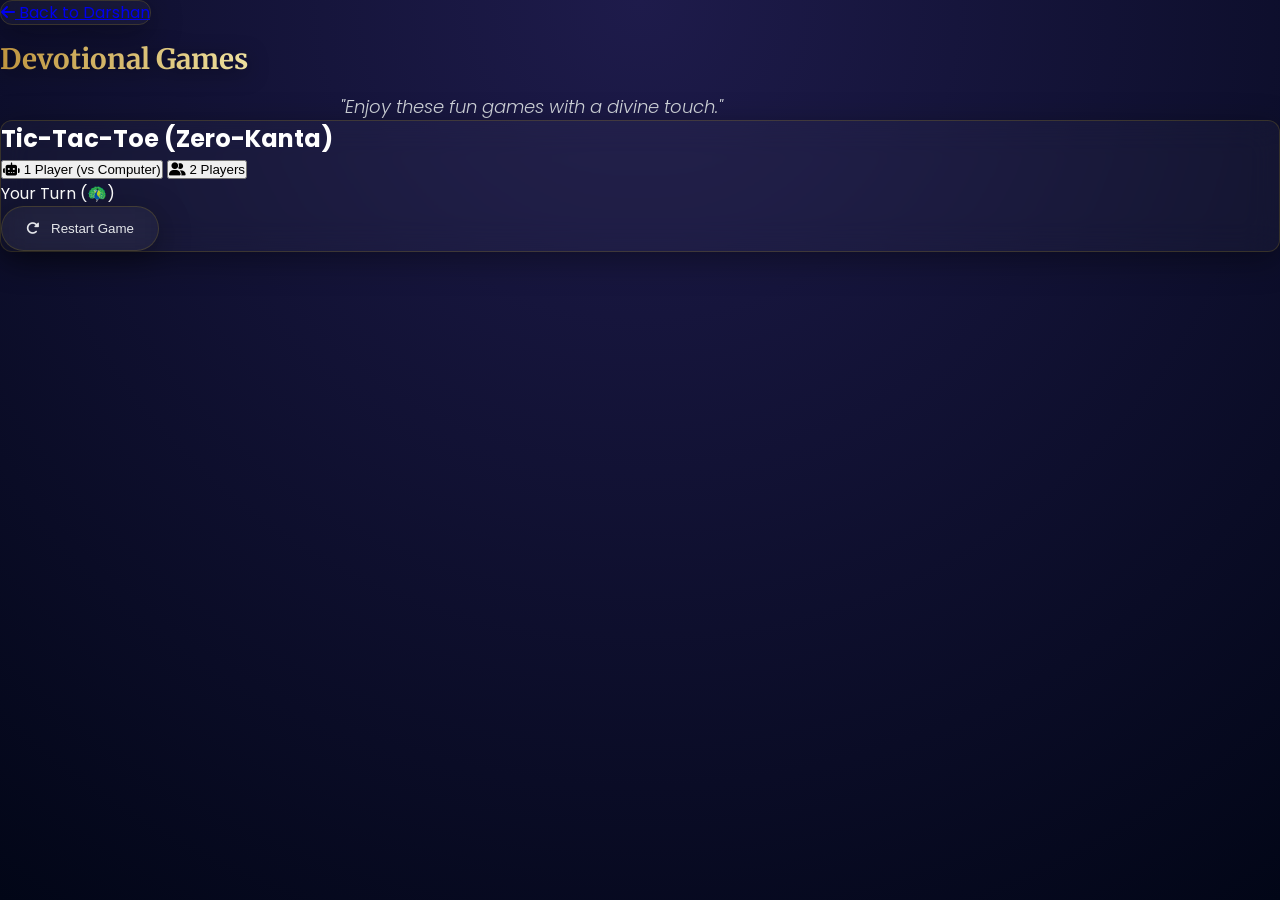
==== games.html @ 30f7ceb1 "Add games.html for devotional games section" ====
<!DOCTYPE html>
<html lang="en">
<head>
    <meta charset="UTF-8">
    <meta name="viewport" content="width=device-width, initial-scale=1.0, maximum-scale=1.0, user-scalable=no">
    <title>Play Games - Krishna Janmashtami</title>
    
    <!-- Fonts & Icons -->
    <link href="https://fonts.googleapis.com/css2?family=Merriweather:wght@400;700&family=Poppins:wght@300;400;500;600&display=swap" rel="stylesheet">
    <link rel="stylesheet" href="https://cdnjs.cloudflare.com/ajax/libs/font-awesome/6.4.0/css/all.min.css">
    
    <!-- CSS Links -->
    <link rel="stylesheet" href="css/style.css"> <!-- पुरानी डिज़ाइन के लिए -->
    <link rel="stylesheet" href="css/games.css"> <!-- गेम्स की नई डिज़ाइन के लिए -->
</head>
<body class="theme-royal-krishna">

    <div class="content-wrapper">
        <!-- Header -->
        <header class="games-header">
            <a href="index.html" class="back-btn glass-panel">
                <i class="fa-solid fa-arrow-left"></i> Back to Darshan
            </a>
            <h1 class="main-heading" style="font-size: 28px; margin-top: 16px;">Devotional Games</h1>
            <p class="devotional-text">"Enjoy these fun games with a divine touch."</p>
        </header>

        <main class="games-container">
            <!-- Game 1: Tic-Tac-Toe -->
            <section class="game-card glass-panel">
                <h2 class="game-title">Tic-Tac-Toe (Zero-Kanta)</h2>
                
                <!-- Game Mode Selection -->
                <div class="game-modes">
                    <button id="btn-vs-cpu" class="mode-btn active"><i class="fa-solid fa-robot"></i> 1 Player (vs Computer)</button>
                    <button id="btn-vs-friend" class="mode-btn"><i class="fa-solid fa-user-friends"></i> 2 Players</button>
                </div>

                <!-- Game Status -->
                <div id="game-status" class="game-status">Your Turn (🦚)</div>

                <!-- Game Board -->
                <div class="board" id="tic-tac-board">
                    <div class="cell" data-index="0"></div>
                    <div class="cell" data-index="1"></div>
                    <div class="cell" data-index="2"></div>
                    <div class="cell" data-index="3"></div>
                    <div class="cell" data-index="4"></div>
                    <div class="cell" data-index="5"></div>
                    <div class="cell" data-index="6"></div>
                    <div class="cell" data-index="7"></div>
                    <div class="cell" data-index="8"></div>
                </div>

                <!-- Restart Button -->
                <button id="restart-btn" class="contact-btn glass-panel restart-btn">
                    <i class="fa-solid fa-rotate-right"></i> Restart Game
                </button>
            </section>
        </main>
    </div>

    <!-- Game Logic JS -->
    <script src="js/games.js"></script>
</body>
</html>
---- css/style.css ----
/* ==========================================================================
   Base & Reset
   ========================================================================== */
* {
    margin: 0;
    padding: 0;
    box-sizing: border-box;
}

body {
    font-family: 'Poppins', sans-serif;
    color: #ffffff;
    overflow-x: hidden;
    min-height: 100vh;
    display: flex;
    flex-direction: column;
    transition: background 1s ease;
}

/* ==========================================================================
   Themes (Premium Gradients & Colors)
   ========================================================================== */
.theme-royal-krishna { background: radial-gradient(circle at top center, #1e1b4b, #020617); }
.theme-neel-madhav { background: radial-gradient(circle at top center, #312e81, #0f172a); }
.theme-golden-temple { background: radial-gradient(circle at top center, #422006, #1c1917); }
.theme-phoolon-wala { background: radial-gradient(circle at top center, #831843, #2e1065); }
.theme-midnight { background: radial-gradient(circle at top center, #020617, #000000); }
.theme-divine-glow { background: radial-gradient(circle at top center, #701a75, #1e1b4b); }

/* ==========================================================================
   Canvas & Wrappers
   ========================================================================== */
#effects-canvas {
    position: fixed;
    top: 0;
    left: 0;
    width: 100vw;
    height: 100vh;
    pointer-events: none;
    z-index: 0;
}

.content-wrapper {
    position: relative;
    z-index: 10;
    flex-grow: 1;
    display: flex;
    flex-direction: column;
}

.main-container {
    padding: 0 16px 48px 16px;
    max-width: 1200px;
    margin: 0 auto;
    width: 100%;
    display: flex;
    flex-direction: column;
    align-items: center;
}

/* ==========================================================================
   Header & Typography
   ========================================================================== */
.credit-header {
    width: 100%;
    padding: 16px;
    text-align: center;
    opacity: 0.7;
    display: flex;
    justify-content: center;
    align-items: center;
    gap: 8px;
}

.credit-header i {
    color: #FFD700;
    font-size: 14px;
}

.credit-header span {
    font-family: 'Merriweather', serif;
    font-size: 12px;
    letter-spacing: 0.15em;
    text-transform: uppercase;
    color: #d1d5db;
}

.hero-section {
    text-align: center;
    margin-bottom: 32px;
    animation: float 6s ease-in-out infinite;
}

.sub-heading {
    font-size: 14px;
    color: #FFD700;
    text-transform: uppercase;
    letter-spacing: 0.3em;
    margin-bottom: 8px;
    font-weight: 600;
}

.main-heading {
    font-family: 'Merriweather', serif;
    font-size: 36px;
    font-weight: 700;
    margin-bottom: 16px;
    background: linear-gradient(to right, #BF953F, #FCF6BA, #B38728, #FBF5B7, #AA771C);
    -webkit-background-clip: text;
    background-clip: text;
    color: transparent;
    filter: drop-shadow(0px 4px 10px rgba(0,0,0,0.5));
}

.devotional-text {
    font-weight: 300;
    font-size: 14px;
    color: #d1d5db;
    font-style: italic;
    max-width: 600px;
    margin: 0 auto;
}

/* ==========================================================================
   Glassmorphism & Panels
   ========================================================================== */
.glass-panel {
    background: rgba(255, 255, 255, 0.03);
    backdrop-filter: blur(16px);
    -webkit-backdrop-filter: blur(16px);
    border: 1px solid rgba(255, 215, 0, 0.15);
    box-shadow: 0 8px 32px 0 rgba(0, 0, 0, 0.37);
    border-radius: 12px;
}

#announcement-banner {
    width: 100%;
    max-width: 600px;
    padding: 12px;
    text-align: center;
    margin-bottom: 24px;
}

#announcement-text {
    color: #FFD700;
    font-size: 14px;
    font-weight: 500;
}

.hidden {
    display: none !important;
}

/* ==========================================================================
   Live TV Box 
   ========================================================================== */
.tv-section {
    width: 100%;
    max-width: 800px;
    position: relative;
    margin-bottom: 40px;
}

.badge-container {
    position: absolute;
    top: -16px;
    left: 50%;
    transform: translateX(-50%);
    z-index: 20;
}

.status-badge {
    padding: 8px 24px;
    border-radius: 50px;
    display: flex;
    align-items: center;
    gap: 8px;
    box-shadow: 0 4px 15px rgba(0,0,0,0.3);
    background: rgba(0, 0, 0, 0.7);
    backdrop-filter: blur(8px);
    border: 1px solid;
}

.scheduled-state { border-color: rgba(234, 179, 8, 0.3); }
.live-state { border-color: rgba(220, 38, 38, 0.4); }

.indicator-dot {
    width: 12px;
    height: 12px;
    border-radius: 50%;
}

.scheduled-state .indicator-dot { background-color: #eab308; }
.live-state .indicator-dot { background-color: #dc2626; animation: pulse 1.5s infinite; }

#status-text {
    font-weight: 700;
    font-size: 12px;
    letter-spacing: 0.1em;
    text-transform: uppercase;
}

.scheduled-state #status-text { color: #eab308; }
.live-state #status-text { color: #dc2626; }

.tv-box {
    width: 100%;
    aspect-ratio: 16/9;
    border-radius: 12px;
    overflow: hidden;
    background: #000;
    box-shadow: 0 10px 40px rgba(255, 215, 0, 0.15);
    border: 2px solid rgba(255, 215, 0, 0.4);
    position: relative;
}

.tv-box iframe {
    width: 100%;
    height: 100%;
    border: none;
    position: absolute;
    top: 0;
    left: 0;
}

.glowing-border::before {
    content: '';
    position: absolute;
    top: -2px; left: -2px; right: -2px; bottom: -2px;
    background: linear-gradient(45deg, #FFD700, #ff8c00, #FFD700);
    z-index: -1;
    border-radius: inherit;
    filter: blur(8px);
    opacity: 0.5;
}

/* ==========================================================================
   Countdown Timer
   ========================================================================== */
.countdown-section {
    text-align: center;
    width: 100%;
    max-width: 500px;
    margin-bottom: 40px;
}

.countdown-title {
    color: #d1d5db;
    text-transform: uppercase;
    letter-spacing: 0.15em;
    font-size: 14px;
    margin-bottom: 16px;
}

.countdown-grid {
    display: grid;
    grid-template-columns: repeat(4, 1fr);
    gap: 12px;
}

.time-box {
    padding: 12px 8px;
    display: flex;
    flex-direction: column;
    align-items: center;
    justify-content: center;
}

.time-number {
    font-family: 'Merriweather', serif;
    font-size: 28px;
    font-weight: 700;
    color: #FFD700;
}

.time-label {
    font-size: 10px;
    text-transform: uppercase;
    color: #9ca3af;
    margin-top: 4px;
}

/* ==========================================================================
   Contact Buttons
   ========================================================================== */
.contact-section {
    display: flex;
    flex-direction: column;
    gap: 16px;
    width: 100%;
    max-width: 400px;
}

.contact-btn {
    text-decoration: none;
    padding: 14px 24px;
    border-radius: 50px;
    display: flex;
    align-items: center;
    justify-content: center;
    gap: 12px;
    transition: all 0.3s ease;
    color: #e5e7eb;
    font-weight: 500;
}

.whatsapp-btn { border-color: rgba(34, 197, 94, 0.3); }
.whatsapp-btn i { color: #4ade80; font-size: 20px; }
.whatsapp-btn:hover { background: rgba(22, 163, 74, 0.2); transform: translateY(-2px); }

.email-btn { border-color: rgba(59, 130, 246, 0.3); }
.email-btn i { color: #60a5fa; font-size: 20px; }
.email-btn:hover { background: rgba(37, 99, 235, 0.2); transform: translateY(-2px); }

/* ==========================================================================
   Animations
   ========================================================================== */
@keyframes float {
    0%, 100% { transform: translateY(0); }
    50% { transform: translateY(-10px); }
}

@keyframes pulse {
    0%, 100% { opacity: 1; }
    50% { opacity: 0.5; }
}

/* ==========================================================================
   Media Queries (Mobile First approach scaling up)
   ========================================================================== */
@media (min-width: 768px) {
    .main-heading { font-size: 56px; }
    .sub-heading { font-size: 16px; }
    .devotional-text { font-size: 18px; }
    .countdown-grid { gap: 16px; }
    .time-number { font-size: 40px; }
    .time-label { font-size: 12px; }
    .contact-section { flex-direction: row; max-width: 600px; justify-content: center; }
    .contact-btn { flex: 1; }
      }
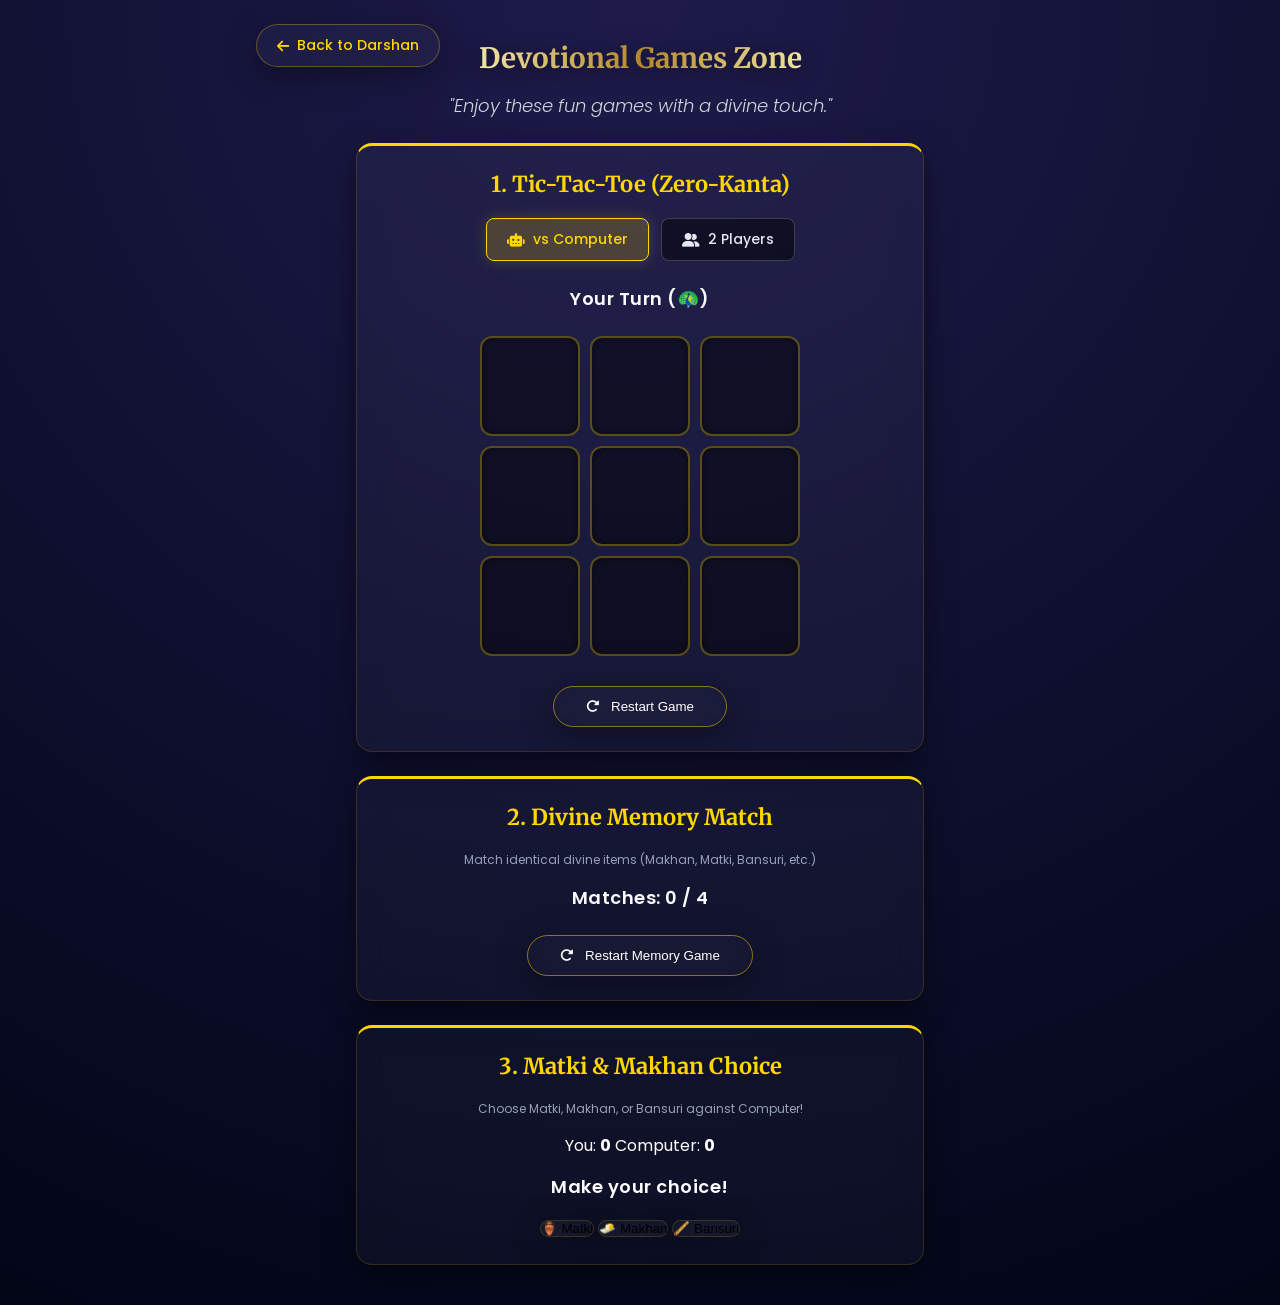
==== commit 686c34d1: "Update game titles and add new game sections" ====
--- a/games.html
+++ b/games.html
@@ -5,63 +5,71 @@
     <meta name="viewport" content="width=device-width, initial-scale=1.0, maximum-scale=1.0, user-scalable=no">
     <title>Play Games - Krishna Janmashtami</title>
     
-    <!-- Fonts & Icons -->
     <link href="https://fonts.googleapis.com/css2?family=Merriweather:wght@400;700&family=Poppins:wght@300;400;500;600&display=swap" rel="stylesheet">
     <link rel="stylesheet" href="https://cdnjs.cloudflare.com/ajax/libs/font-awesome/6.4.0/css/all.min.css">
     
-    <!-- CSS Links -->
-    <link rel="stylesheet" href="css/style.css"> <!-- पुरानी डिज़ाइन के लिए -->
-    <link rel="stylesheet" href="css/games.css"> <!-- गेम्स की नई डिज़ाइन के लिए -->
+    <link rel="stylesheet" href="css/style.css">
+    <link rel="stylesheet" href="css/games.css">
 </head>
 <body class="theme-royal-krishna">
 
     <div class="content-wrapper">
-        <!-- Header -->
         <header class="games-header">
             <a href="index.html" class="back-btn glass-panel">
                 <i class="fa-solid fa-arrow-left"></i> Back to Darshan
             </a>
-            <h1 class="main-heading" style="font-size: 28px; margin-top: 16px;">Devotional Games</h1>
+            <h1 class="main-heading" style="font-size: 28px; margin-top: 16px;">Devotional Games Zone</h1>
             <p class="devotional-text">"Enjoy these fun games with a divine touch."</p>
         </header>
 
         <main class="games-container">
+            
             <!-- Game 1: Tic-Tac-Toe -->
             <section class="game-card glass-panel">
-                <h2 class="game-title">Tic-Tac-Toe (Zero-Kanta)</h2>
-                
-                <!-- Game Mode Selection -->
+                <h2 class="game-title">1. Tic-Tac-Toe (Zero-Kanta)</h2>
                 <div class="game-modes">
-                    <button id="btn-vs-cpu" class="mode-btn active"><i class="fa-solid fa-robot"></i> 1 Player (vs Computer)</button>
+                    <button id="btn-vs-cpu" class="mode-btn active"><i class="fa-solid fa-robot"></i> vs Computer</button>
                     <button id="btn-vs-friend" class="mode-btn"><i class="fa-solid fa-user-friends"></i> 2 Players</button>
                 </div>
+                <div id="game-status" class="game-status">Your Turn (🦚)</div>
+                <div class="board" id="tic-tac-board">
+                    <div class="cell" data-index="0"></div><div class="cell" data-index="1"></div><div class="cell" data-index="2"></div>
+                    <div class="cell" data-index="3"></div><div class="cell" data-index="4"></div><div class="cell" data-index="5"></div>
+                    <div class="cell" data-index="6"></div><div class="cell" data-index="7"></div><div class="cell" data-index="8"></div>
+                </div>
+                <button id="restart-btn" class="contact-btn glass-panel restart-btn"><i class="fa-solid fa-rotate-right"></i> Restart Game</button>
+            </section>
 
-                <!-- Game Status -->
-                <div id="game-status" class="game-status">Your Turn (🦚)</div>
+            <!-- Game 2: Memory Card Match -->
+            <section class="game-card glass-panel">
+                <h2 class="game-title">2. Divine Memory Match</h2>
+                <p class="help-text mb-3" style="color: #94a3b8; font-size: 12px; margin-bottom: 15px;">Match identical divine items (Makhan, Matki, Bansuri, etc.)</p>
+                <div class="memory-board" id="memory-board">
+                    <!-- Cards will be generated via JS -->
+                </div>
+                <div id="memory-status" class="game-status" style="margin-top: 15px;">Matches: <span id="match-count">0</span> / 4</div>
+                <button id="memory-restart" class="contact-btn glass-panel restart-btn" style="margin-top: 10px;"><i class="fa-solid fa-rotate-right"></i> Restart Memory Game</button>
+            </section>
 
-                <!-- Game Board -->
-                <div class="board" id="tic-tac-board">
-                    <div class="cell" data-index="0"></div>
-                    <div class="cell" data-index="1"></div>
-                    <div class="cell" data-index="2"></div>
-                    <div class="cell" data-index="3"></div>
-                    <div class="cell" data-index="4"></div>
-                    <div class="cell" data-index="5"></div>
-                    <div class="cell" data-index="6"></div>
-                    <div class="cell" data-index="7"></div>
-                    <div class="cell" data-index="8"></div>
+            <!-- Game 3: Kanha's Catch (Matki Catch) -->
+            <section class="game-card glass-panel">
+                <h2 class="game-title">3. Matki & Makhan Choice</h2>
+                <p class="help-text mb-3" style="color: #94a3b8; font-size: 12px; margin-bottom: 15px;">Choose Matki, Makhan, or Bansuri against Computer!</p>
+                <div class="rps-scores">
+                    <span>You: <strong id="player-score">0</strong></span>
+                    <span>Computer: <strong id="cpu-score">0</strong></span>
                 </div>
+                <div id="rps-result" class="game-status" style="margin: 15px 0;">Make your choice!</div>
+                <div class="rps-buttons">
+                    <button class="rps-btn glass-panel" data-choice="matki">🏺 Matki</button>
+                    <button class="rps-btn glass-panel" data-choice="makhan">🧈 Makhan</button>
+                    <button class="rps-btn glass-panel" data-choice="bansuri">🪈 Bansuri</button>
+                </div>
+            </section>
 
-                <!-- Restart Button -->
-                <button id="restart-btn" class="contact-btn glass-panel restart-btn">
-                    <i class="fa-solid fa-rotate-right"></i> Restart Game
-                </button>
-            </section>
         </main>
     </div>
 
-    <!-- Game Logic JS -->
     <script src="js/games.js"></script>
 </body>
 </html>
-
--- a/css/games.css
+++ b/css/games.css
@@ -0,0 +1,173 @@
+/* ==========================================================================
+   Games Page Specific Styles
+   ========================================================================== */
+
+.games-header {
+    text-align: center;
+    padding: 24px 16px;
+    position: relative;
+    width: 100%;
+    max-width: 800px;
+    margin: 0 auto;
+}
+
+/* Back Button */
+.back-btn {
+    display: inline-flex;
+    align-items: center;
+    gap: 8px;
+    color: #FFD700;
+    text-decoration: none;
+    padding: 10px 20px;
+    border-radius: 50px;
+    font-size: 14px;
+    font-weight: 500;
+    position: absolute;
+    left: 16px;
+    top: 24px;
+    transition: all 0.3s ease;
+    border: 1px solid rgba(255, 215, 0, 0.3);
+}
+
+.back-btn:hover {
+    background: rgba(255, 215, 0, 0.1);
+    transform: translateY(-2px);
+}
+
+.games-container {
+    max-width: 600px;
+    margin: 0 auto;
+    padding: 0 16px 40px 16px;
+    width: 100%;
+    display: flex;
+    flex-direction: column;
+    gap: 24px;
+}
+
+.game-card {
+    padding: 24px;
+    border-radius: 16px;
+    text-align: center;
+    border-top: 3px solid #FFD700;
+    box-shadow: 0 10px 30px rgba(0, 0, 0, 0.5);
+}
+
+.game-title {
+    color: #FFD700;
+    font-family: 'Merriweather', serif;
+    font-size: 22px;
+    margin-bottom: 20px;
+}
+
+/* Game Mode Selection Buttons */
+.game-modes {
+    display: flex;
+    justify-content: center;
+    gap: 12px;
+    margin-bottom: 24px;
+}
+
+.mode-btn {
+    background: rgba(0, 0, 0, 0.5);
+    border: 1px solid rgba(255, 255, 255, 0.2);
+    color: #e2e8f0;
+    padding: 10px 20px;
+    border-radius: 8px;
+    cursor: pointer;
+    font-family: 'Poppins', sans-serif;
+    font-size: 14px;
+    font-weight: 500;
+    transition: all 0.3s;
+    display: flex;
+    align-items: center;
+    gap: 8px;
+}
+
+.mode-btn.active {
+    background: rgba(255, 215, 0, 0.2);
+    border-color: #FFD700;
+    color: #FFD700;
+    box-shadow: 0 0 15px rgba(255, 215, 0, 0.2);
+}
+
+/* Game Status Text */
+.game-status {
+    font-size: 18px;
+    font-weight: 600;
+    margin-bottom: 24px;
+    color: #f8fafc;
+    min-height: 27px;
+    letter-spacing: 0.5px;
+}
+
+/* Tic-Tac-Toe Board */
+.board {
+    display: grid;
+    grid-template-columns: repeat(3, 1fr);
+    gap: 10px;
+    max-width: 320px;
+    margin: 0 auto 30px auto;
+}
+
+.cell {
+    aspect-ratio: 1;
+    background: rgba(0, 0, 0, 0.4);
+    border: 2px solid rgba(255, 215, 0, 0.3);
+    border-radius: 12px;
+    display: flex;
+    align-items: center;
+    justify-content: center;
+    font-size: 48px;
+    cursor: pointer;
+    transition: all 0.3s ease;
+    box-shadow: inset 0 0 10px rgba(0,0,0,0.5);
+}
+
+.cell:hover:not(.taken) {
+    background: rgba(255, 215, 0, 0.15);
+    border-color: #FFD700;
+}
+
+.cell.taken {
+    cursor: not-allowed;
+}
+
+.cell.winner {
+    background: rgba(34, 197, 94, 0.3); /* Green highlight for winning cells */
+    border-color: #4ade80;
+    animation: pulse 1.5s infinite;
+}
+
+/* Restart Button */
+.restart-btn {
+    margin: 0 auto;
+    border-color: rgba(255, 215, 0, 0.5);
+    color: #fff;
+    background: transparent;
+    cursor: pointer;
+    padding: 12px 32px;
+}
+
+.restart-btn:hover {
+    background: rgba(255, 215, 0, 0.2);
+}
+
+/* Responsive fixes for mobile */
+@media (max-width: 600px) {
+    .games-header { 
+        display: flex; 
+        flex-direction: column; 
+        align-items: center; 
+        padding-top: 20px;
+    }
+    
+    .back-btn { 
+        position: relative; 
+        top: 0; left: 0; 
+        margin-bottom: 16px; 
+    }
+    
+    .cell { font-size: 40px; }
+    .game-modes { flex-direction: column; width: 100%; max-width: 250px; margin: 0 auto 24px auto;}
+      }
+
